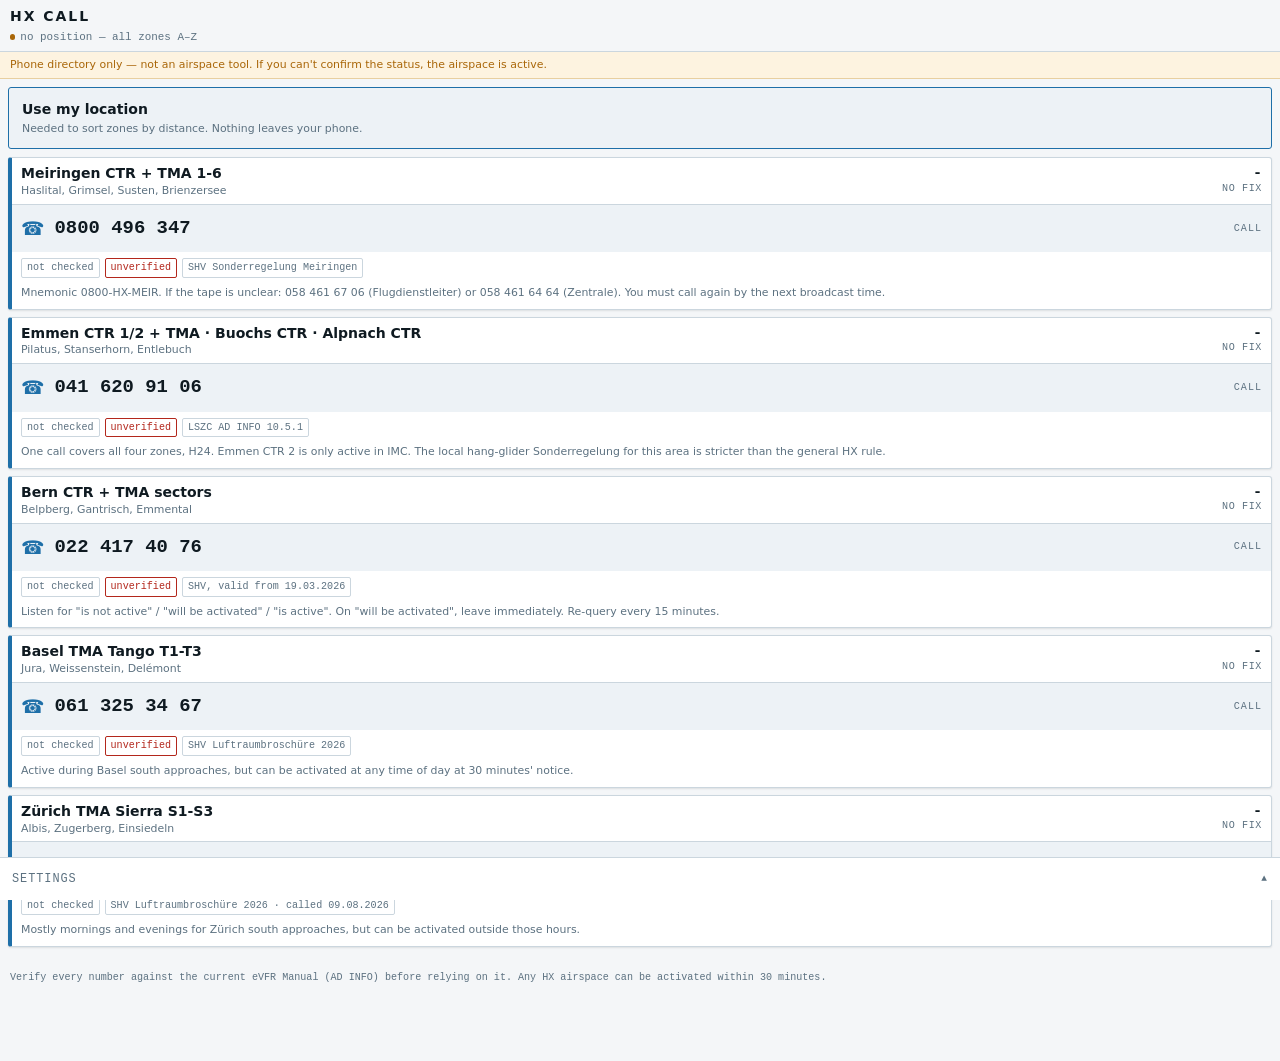
==== app.html @ 5c66529b "Add pointer feedback, hover gated to fine pointers Co-Authored-By: Claude Opus 5 (1M context) <norep" ====
<!DOCTYPE html>
<html lang="en">
<head>
<meta charset="utf-8">
<meta name="viewport" content="width=device-width,initial-scale=1,viewport-fit=cover">
<meta name="theme-color" content="#0A1116">
<meta name="apple-mobile-web-app-capable" content="yes">
<meta name="apple-mobile-web-app-title" content="HX Call">
<meta name="mobile-web-app-capable" content="yes">
<title>HX Call</title>
<link rel="manifest" href="manifest.webmanifest">
<link rel="icon" type="image/svg+xml" href="icon.svg">
<link rel="apple-touch-icon" href="icon-180.png">
<link rel="stylesheet" href="hx/base.css">
<style>
/* ── standalone layout ─────────────────────────────────────────────
   Data first. Settings live in a collapsed sheet pinned to the bottom
   so they never push results down the page. */

body{background:var(--ink);padding-bottom:calc(64px * var(--scale))}

header{
  position:sticky;top:0;z-index:5;background:var(--ink);
  border-bottom:1px solid var(--rule);padding:7px 10px 6px;
}
.brand{font-size:1em;font-weight:800;letter-spacing:.14em;text-transform:uppercase}
.fix{margin-top:4px;font-family:var(--mono);font-size:.78em;color:var(--dim)}
.caveat{
  margin:0;padding:6px 10px;background:var(--amber-bg);
  border-bottom:1px solid var(--amber-line);color:var(--amber);
  font-size:.78em;line-height:1.35;
}

#locate{
  display:block;width:calc(100% - 16px);margin:8px 8px 0;padding:13px;
  background:var(--panel-hi);border:1px solid var(--chart);border-radius:3px;
  color:var(--fg);font:600 1em/1.2 var(--sans);text-align:left;
}
#locate small{display:block;margin-top:4px;font-weight:400;font-size:.78em;color:var(--dim)}

main{padding:8px 8px 4px}

.strip{
  background:var(--panel);border:1px solid var(--rule);
  border-left:4px solid var(--chart);border-radius:3px;
  overflow:hidden;margin-bottom:7px;box-shadow:var(--shadow);
}
.strip.fresh{border-left-color:var(--green)}
.strip.due{border-left-color:var(--amber)}
.strip.na{border-left-color:var(--dim);opacity:.72}

.head{display:flex;gap:8px;padding:7px 9px 5px}
.nm{flex:1;min-width:0}
.nm h2{margin:0;font-size:1em;font-weight:700;line-height:1.2}
.nm p{margin:2px 0 0;font-size:.78em;color:var(--dim)}
.rng{font-family:var(--mono);text-align:right;flex:none;line-height:1.15}
.rng b{display:block;font-size:1.08em}
.rng i{display:block;font-size:.72em;font-style:normal;color:var(--dim);letter-spacing:.06em}
.rng.in b{color:var(--amber)}

.call{
  display:flex;align-items:center;gap:10px;padding:11px 9px;
  background:var(--panel-hi);border-top:1px solid var(--rule);
  color:var(--fg);text-decoration:none;
}
.gl{font-size:1.35em;line-height:1;color:var(--chart)}
.num{font-family:var(--mono);font-size:1.35em;font-weight:700;flex:1}
.go{font-family:var(--mono);font-size:.72em;color:var(--dim);letter-spacing:.1em}

.stub{padding:9px;font-size:.85em;color:var(--dim);border-top:1px solid var(--rule)}
.stub b{color:var(--fg)}
.meta{display:flex;flex-wrap:wrap;gap:5px;padding:6px 9px 8px}
.meta button{all:unset;color:inherit;text-decoration:underline;margin-left:5px;cursor:pointer}
.note{padding:0 9px 8px;margin:0;font-size:.78em;color:var(--dim);line-height:1.35}

.more{
  margin:2px 8px 0;padding:11px;width:calc(100% - 16px);background:none;
  border:1px dashed var(--rule);border-radius:3px;color:var(--dim);
  font-family:var(--mono);font-size:.78em;letter-spacing:.08em;
}

/* ── settings sheet ─────────────────────────────────────────────── */
#sheet{
  position:fixed;left:0;right:0;bottom:0;z-index:10;
  background:var(--panel);border-top:1px solid var(--rule);
  padding-bottom:env(safe-area-inset-bottom);
  max-height:82vh;overflow:auto;
}
#sheet > summary{
  list-style:none;cursor:pointer;padding:13px 12px;
  display:flex;align-items:center;gap:8px;
  font-size:.85em;color:var(--dim);font-family:var(--mono);letter-spacing:.08em;
}
#sheet > summary::-webkit-details-marker{display:none}
#sheet > summary::after{content:"▲";margin-left:auto;font-size:.8em}
#sheet[open] > summary::after{content:"▼"}

.rowset{padding:0 12px 12px;display:flex;flex-direction:column;gap:14px}
.field{display:flex;align-items:center;gap:10px}
.field label{flex:1;min-width:0;font-size:.9em}
.field label small{display:block;color:var(--dim);font-size:.76em;font-weight:400}
.field input[type=number],.field select{
  width:calc(84px * var(--scale));padding:9px;background:var(--ink);
  color:var(--fg);border:1px solid var(--rule);border-radius:3px;
  font:600 1em var(--mono);text-align:right;
}
.field select{text-align:left}
.field input[type=checkbox]{width:22px;height:22px;accent-color:var(--chart)}

/* the hide list: collapsed, so thirteen zones cost one row until wanted */
.field.set{display:block;position:relative}
.field.set > summary{
  list-style:none;cursor:pointer;font-size:.9em;display:block;
}
.field.set > summary::-webkit-details-marker{display:none}
.field.set > summary::after{content:"▸";position:absolute;right:0;top:0;color:var(--dim)}
.field.set[open] > summary::after{content:"▾"}
.field.set small{display:block;color:var(--dim);font-size:.76em;font-weight:400}
.setlist{display:flex;flex-direction:column;gap:9px;padding:11px 0 2px}
.setlist label{display:flex;align-items:center;gap:9px;font-size:.85em;line-height:1.25}
.setlist input{width:20px;height:20px;flex:none;accent-color:var(--chart)}
.setlist i{font-style:normal;color:var(--dim);font-size:.78em;margin-left:auto;flex:none}

.sheetfoot{display:flex;gap:8px;padding:0 12px 14px}
.sheetfoot button,.sheetfoot a{
  flex:1;padding:10px;text-align:center;text-decoration:none;
  background:var(--panel-hi);border:1px solid var(--rule);border-radius:3px;
  color:var(--fg);font:600 .85em var(--sans);
}
footer{padding:12px 10px;color:var(--dim);font-size:.72em;line-height:1.5;font-family:var(--mono)}

/* ── pointer feedback (see hx/base.css) ─────────────────────────── */
.call:active{background:var(--rule)}
.more:active,#locate:active,.sheetfoot button:active,.sheetfoot a:active{
  background:var(--rule);
}
@media (hover:hover) and (pointer:fine){
  .call,.more,#locate,.sheetfoot button,.sheetfoot a{
    transition:background-color .12s,border-color .12s;
  }
  .call:hover{background:var(--rule)}
  .more:hover,#locate:hover,.sheetfoot button:hover,.sheetfoot a:hover{
    border-color:var(--chart);
  }
  #sheet > summary:hover,.field.set > summary:hover,.setlist label:hover{color:var(--fg)}
  .meta button:hover{color:var(--chart)}
}
</style>
</head>
<body>

<header>
  <div class="brand">HX Call</div>
  <div class="fix"><i class="led wait" id="led"></i><span id="fixtxt">starting…</span></div>
</header>
<p class="caveat">Phone directory only — not an airspace tool. If you can't confirm the status, the airspace is active.</p>

<button id="locate" hidden></button>
<main id="list"></main>
<button class="more" id="more" hidden></button>
<footer>Verify every number against the current eVFR Manual (AD INFO) before relying on it. Any HX airspace can be activated within 30 minutes.</footer>

<details id="sheet">
  <summary>SETTINGS</summary>
  <div class="rowset" id="fields"></div>
  <div class="sheetfoot">
    <button type="button" id="reset">Reset</button>
    <a id="towidget" href="widget.html">Widget version</a>
  </div>
</details>

<script src="hx/data.js"></script>
<script src="hx/core.js"></script>
<script src="hx/fields.js"></script>
<script src="hx/offline.js"></script>
<script>
"use strict";

const listEl = document.getElementById("list");
const moreEl = document.getElementById("more");
const ledEl  = document.getElementById("led");
const fixEl  = document.getElementById("fixtxt");
const locEl  = document.getElementById("locate");
const made   = {};

/* ── settings sheet, generated from HX.SPEC so it can never drift ── */
(function settings(){
  const relink = function(){
    document.getElementById("towidget").href = HX.buildUrl("widget.html");
  };
  const fields = HX.fields(document.getElementById("fields"), {
    skipWidgetOnly: true,               // valign does nothing on this page
    onChange: relink
  });

  document.getElementById("reset").addEventListener("click", function(){
    HX.resetConfig();
    fields.reload();
    relink();
  });
})();

locEl.addEventListener("click", function(){ HX.requestLocation(); });
moreEl.addEventListener("click", function(){ HX.setShowAll(!moreEl.dataset.on); });

/* ── strips ───────────────────────────────────────────────────────── */

function stripFor(z){
  if (made[z.id]) return made[z.id];

  const el = document.createElement("section");
  el.className = "strip";

  const head = document.createElement("div");
  head.className = "head";
  head.innerHTML = '<div class="nm"><h2></h2><p></p></div><div class="rng"><b>-</b><i>NO FIX</i></div>';
  head.querySelector("h2").textContent = z.n;
  head.querySelector("p").textContent  = z.w || "";
  el.appendChild(head);

  let stTag = null, resetBtn = null;
  if (z.p){
    const a = document.createElement("a");
    a.className = "call";
    a.href = "tel:" + z.p;
    a.innerHTML = '<span class="gl">\u260E</span><span class="num"></span><span class="go">CALL</span>';
    a.querySelector(".num").textContent = z.s;
    a.addEventListener("click", function(){ HX.markCalled(z.id); });
    el.appendChild(a);

    const meta = document.createElement("div");
    meta.className = "meta";
    stTag = document.createElement("span");
    stTag.className = "tag";
    stTag.appendChild(document.createTextNode("not checked"));
    resetBtn = document.createElement("button");
    resetBtn.type = "button"; resetBtn.textContent = "reset"; resetBtn.hidden = true;
    resetBtn.addEventListener("click", function(){ HX.clearCall(z.id); });
    stTag.appendChild(resetBtn);
    meta.appendChild(stTag);
    if (!z.v){ const t = document.createElement("span"); t.className = "tag unver"; t.textContent = "unverified"; meta.appendChild(t); }
    if (z.src){ const t = document.createElement("span"); t.className = "tag"; t.textContent = z.src; meta.appendChild(t); }
    el.appendChild(meta);
  } else {
    const s = document.createElement("div");
    s.className = "stub";
    s.innerHTML = "<b>HX - no number on file.</b> Assume active unless you confirm otherwise.";
    el.appendChild(s);
  }

  if (z.note){
    const p = document.createElement("p");
    p.className = "note"; p.textContent = z.note;
    el.appendChild(p);
  }

  return (made[z.id] = {
    el:el,
    rng: head.querySelector(".rng"),
    d:   head.querySelector(".rng b").firstChild,
    u:   head.querySelector(".rng i").firstChild,
    st:  stTag, reset:resetBtn,
    lastD:"-", lastU:"NO FIX", lastSt:"", lastCls:"", lastRng:""
  });
}

/* ── render ───────────────────────────────────────────────────────── */

HX.start(function(st){
  // header
  let lcls, ft;
  if (HX.PINNED && st.fix){
    lcls = "led wait";
    ft = "PINNED " + st.fix.lat.toFixed(3) + ", " + st.fix.lon.toFixed(3) + " · not live";
  } else if (st.fix){
    lcls = st.trust ? "led ok" : "led wait";
    ft = st.fix.lat.toFixed(3) + ", " + st.fix.lon.toFixed(3) + " · " + st.fixSrc +
         (st.fix.acc ? " ±" + Math.round(st.fix.acc) + "m" : "") +
         (st.trust ? "" : " · coarse");
  } else if (HX.HAS_XCT){
    lcls = "led wait"; ft = "XCTrack: waiting for GPS fix…";
  } else {
    lcls = (st.geoState === "denied" || st.geoState === "insecure") ? "led err" : "led wait";
    ft = st.geoState === "asking" ? "locating…" : "no position — all zones A–Z";
  }
  if (ledEl.className !== lcls) ledEl.className = lcls;
  if (fixEl.firstChild.nodeValue !== ft) fixEl.firstChild.nodeValue = ft;

  // locate button
  const copy = {
    idle:    ["Use my location", "Needed to sort zones by distance. Nothing leaves your phone."],
    asking:  ["Locating…", "Allow location access when your browser asks."],
    denied:  ["Location blocked", "Enable it for this site in your browser settings, then tap here."],
    lost:    ["Location unavailable", "No fix yet. Tap to retry, or go outside."],
    insecure:["Location needs https", "Open this page over https:// to sort zones by distance."]
  }[st.geoState];
  if (!HX.USE_GEO || st.geoState === "live" || !copy){ locEl.hidden = true; }
  else {
    locEl.hidden = false;
    locEl.innerHTML = "";
    locEl.appendChild(document.createTextNode(copy[0]));
    const s = document.createElement("small"); s.textContent = copy[1];
    locEl.appendChild(s);
  }

  // strips
  let n = 0;
  for (const r of st.rows){
    const c = stripFor(r.z);
    if (!r.visible){ if (c.el.parentNode) c.el.parentNode.removeChild(c.el); continue; }
    if (listEl.children[n] !== c.el) listEl.insertBefore(c.el, listEl.children[n] || null);
    n++;

    const dTxt = st.fix ? HX.fmtLong(r.dist) : "-";
    const uTxt = !st.fix ? "NO FIX" : (r.inside ? "lateral" : "km " + r.compass);
    if (c.lastD !== dTxt){ c.d.nodeValue = dTxt; c.lastD = dTxt; }
    if (c.lastU !== uTxt){ c.u.nodeValue = uTxt; c.lastU = uTxt; }
    const rc = r.inside ? "rng in" : "rng";
    if (c.lastRng !== rc){ c.rng.className = rc; c.lastRng = rc; }

    if (c.st){
      const s = r.state === "none" ? "not checked"
              : r.state === "fresh" ? "checked · re-check by " + r.until
              : "RE-CHECK NOW · was due " + r.until;
      if (c.lastSt !== s){
        c.st.firstChild.nodeValue = s;
        c.st.className = r.state === "none" ? "tag" : "tag " + r.state;
        c.reset.hidden = r.state === "none";
        c.lastSt = s;
      }
    }
    const cls = "strip" + (r.z.p ? "" : " na") + (r.state !== "none" ? " " + r.state : "");
    if (c.lastCls !== cls){ c.el.className = cls; c.lastCls = cls; }
  }

  moreEl.hidden = !st.showAll && st.hidden === 0;
  moreEl.dataset.on = st.showAll ? "1" : "";
  const mTxt = st.showAll ? "SHOW NEAREST " + HX.config.max : "SHOW ALL (+" + st.hidden + ")";
  if (moreEl.textContent !== mTxt) moreEl.textContent = mTxt;
});

document.getElementById("towidget").href = HX.buildUrl("widget.html");
</script>
</body>
</html>
---- hx/base.css ----
/* ══════════════════════════════════════════════════════════════════════
   HX CALL — shared tokens and primitives.
   Page-specific layout stays inline in each page.

   Theme: light by default, dark when the phone asks for it, forced by
   <html data-theme="dark|light"> which HX.applyTheme() sets from ?theme=.
   --scale is set from ?size= (0-100 -> 1.0-2.0).
   ══════════════════════════════════════════════════════════════════ */

:root{
  --scale:1;

  /* light */
  --ink:#F4F6F8;
  --panel:#FFFFFF;
  --panel-hi:#EDF2F6;
  --rule:#CBD6DE;
  --fg:#0F1A21;
  --dim:#5C7180;
  --chart:#1E6FA8;
  --amber:#A96608;
  --red:#B3271C;
  --green:#22794B;
  --amber-bg:#FDF3E0;
  --amber-line:#E8CFA0;
  --shadow:0 1px 2px rgba(15,26,33,.10);

  --mono:ui-monospace,"Roboto Mono",monospace;
  --sans:system-ui,-apple-system,"Segoe UI",Roboto,sans-serif;
}

@media (prefers-color-scheme: dark){
  :root:not([data-theme="light"]){
    --ink:#0A1116;
    --panel:#151F27;
    --panel-hi:#1D2B36;
    --rule:#2A3B48;
    --fg:#E8F0F5;
    --dim:#7B909F;
    --chart:#54A6DC;
    --amber:#E9A33C;
    --red:#D6483C;
    --green:#4FB477;
    --amber-bg:#241A0B;
    --amber-line:#3D2C10;
    --shadow:none;
  }
}

[data-theme="dark"]{
  --ink:#0A1116;
  --panel:#151F27;
  --panel-hi:#1D2B36;
  --rule:#2A3B48;
  --fg:#E8F0F5;
  --dim:#7B909F;
  --chart:#54A6DC;
  --amber:#E9A33C;
  --red:#D6483C;
  --green:#4FB477;
  --amber-bg:#241A0B;
  --amber-line:#3D2C10;
  --shadow:none;
}

*{box-sizing:border-box;-webkit-tap-highlight-color:transparent}

/* The pages hide elements with the `hidden` property, which the browser
   applies as a low-priority [hidden]{display:none}. Any author rule that
   sets `display` — an id selector, or `all:unset` — silently outranks it
   and the element stays on screen. Restate it here so `hidden` always wins. */
[hidden]{display:none !important}

html,body{
  margin:0;
  color:var(--fg);
  font:400 calc(14px * var(--scale))/1.35 var(--sans);
}

a{color:var(--chart)}

/* Anything clickable should look it once there is a cursor to show. */
button,summary{cursor:pointer}

/* Pointer feedback, page by page below this file, follows two rules:

   Hover is gated behind (hover:hover) and (pointer:fine). On a touch screen
   :hover fires on tap and then sticks until you tap something else, leaving
   a button lit long after you used it. XCTrack's WebView reports a coarse
   pointer, so the widget never sees these rules at all.

   :active is not gated: the tap-highlight reset above removes the platform's
   own press feedback, so it is the only confirmation a finger gets. */

/* status dot, used by both pages */
.led{
  display:inline-block;width:.5em;height:.5em;border-radius:50%;
  background:var(--dim);margin-right:.45em;vertical-align:middle;flex:none;
}
.led.ok{background:var(--green)}
.led.wait{background:var(--amber)}
.led.err{background:var(--red)}

/* small monospace label */
.tag{
  padding:2px 5px;border:1px solid var(--rule);border-radius:2px;
  font-family:var(--mono);font-size:.72em;color:var(--dim);white-space:nowrap;
}
.tag.fresh{color:var(--green);border-color:currentColor}
.tag.due{color:var(--amber);border-color:currentColor}
.tag.unver{color:var(--red);border-color:currentColor}

:focus-visible{outline:2px solid var(--chart);outline-offset:2px}
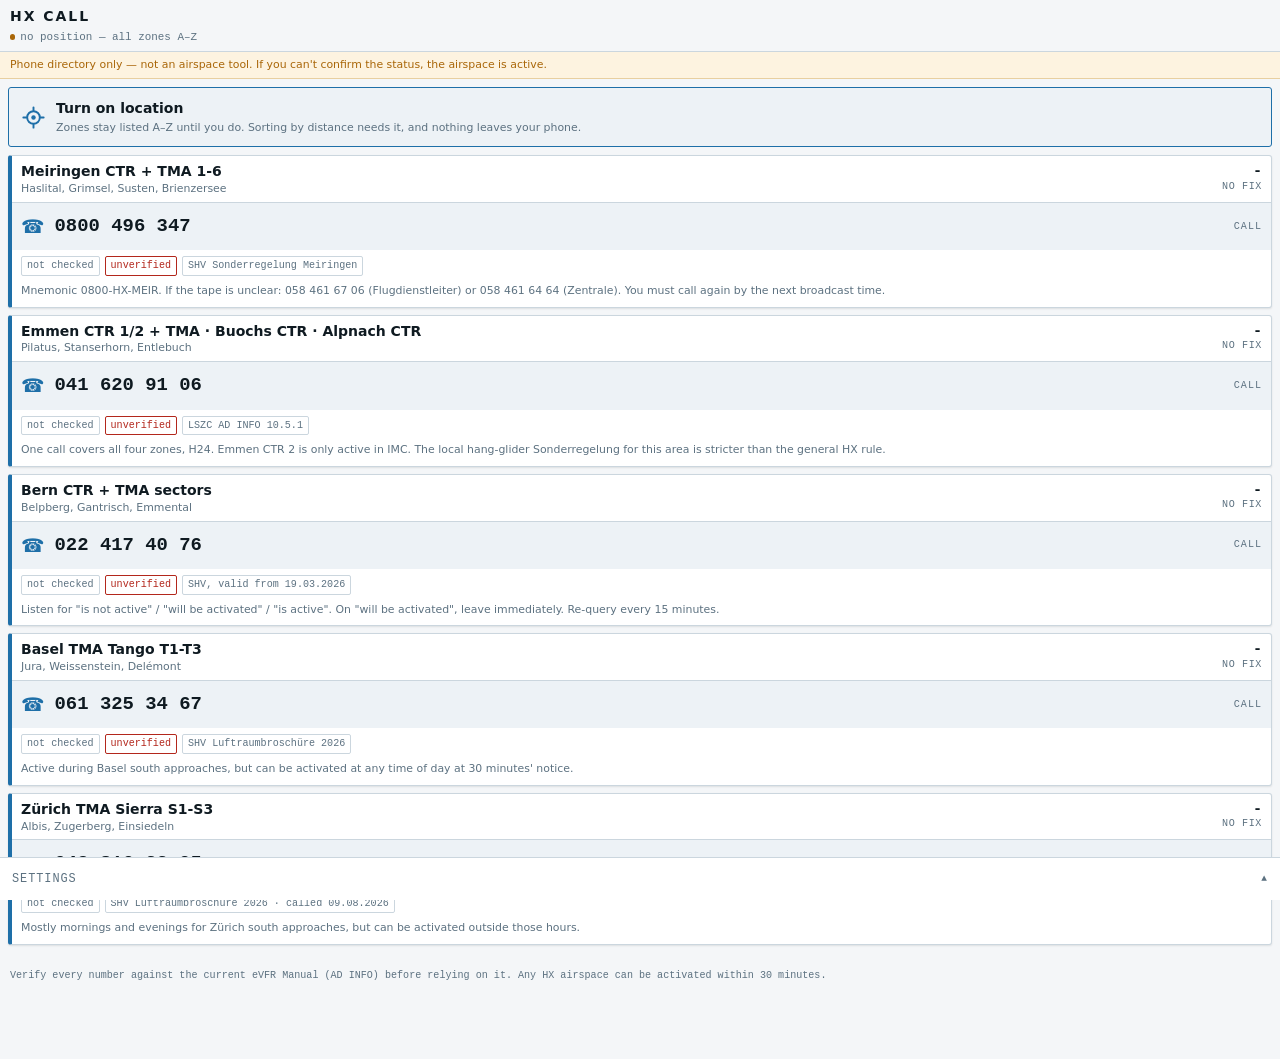
==== commit 406fa536: "Give the locate button an icon, clearer copy and working hover Co-Authored-By: Claude Opus 5 (1M con" ====
--- a/app.html
+++ b/app.html
@@ -32,11 +32,21 @@
 }
 
 #locate{
-  display:block;width:calc(100% - 16px);margin:8px 8px 0;padding:13px;
+  display:flex;align-items:center;gap:11px;
+  width:calc(100% - 16px);margin:8px 8px 0;padding:12px 13px;
   background:var(--panel-hi);border:1px solid var(--chart);border-radius:3px;
   color:var(--fg);font:600 1em/1.2 var(--sans);text-align:left;
 }
+#locate .ic{
+  flex:none;width:calc(23px * var(--scale));height:calc(23px * var(--scale));
+  color:var(--chart);
+}
+#locate .tx{flex:1;min-width:0}
+#locate b{display:block;font-weight:700}
 #locate small{display:block;margin-top:4px;font-weight:400;font-size:.78em;color:var(--dim)}
+/* blocked or insecure is a fault to fix, not an invitation — say so in amber */
+#locate.blocked{border-color:var(--amber)}
+#locate.blocked .ic{color:var(--amber)}
 
 main{padding:8px 8px 4px}
 
@@ -139,9 +149,12 @@
     transition:background-color .12s,border-color .12s;
   }
   .call:hover{background:var(--rule)}
-  .more:hover,#locate:hover,.sheetfoot button:hover,.sheetfoot a:hover{
-    border-color:var(--chart);
-  }
+  .more:hover,.sheetfoot button:hover,.sheetfoot a:hover{border-color:var(--chart)}
+  /* #locate is already outlined in the accent, so a border-colour hover
+     would be invisible. Double the outline inwards instead: no layout
+     shift, and distinct from the pressed state below it. */
+  #locate:hover{box-shadow:inset 0 0 0 1px var(--chart)}
+  #locate.blocked:hover{box-shadow:inset 0 0 0 1px var(--amber)}
   #sheet > summary:hover,.field.set > summary:hover,.setlist label:hover{color:var(--fg)}
   .meta button:hover{color:var(--chart)}
 }
@@ -201,6 +214,20 @@
 })();
 
 locEl.addEventListener("click", function(){ HX.requestLocation(); });
+
+/* Built once, then only the two text nodes change — the button is on screen
+   for every update until a fix arrives, and rebuilding it each tick would be
+   a DOM write for nothing. The crosshair is the same idea as the "centre on
+   me" control every map app uses, so it needs no explaining. */
+locEl.innerHTML =
+  '<svg class="ic" viewBox="0 0 24 24" fill="none" stroke="currentColor"' +
+  ' stroke-width="2" stroke-linecap="round" aria-hidden="true">' +
+    '<circle cx="12" cy="12" r="6.6"/>' +
+    '<circle cx="12" cy="12" r="2.3" fill="currentColor" stroke="none"/>' +
+    '<path d="M12 1.4v3.2M12 19.4v3.2M1.4 12h3.2M19.4 12h3.2"/>' +
+  '</svg><span class="tx"><b></b><small></small></span>';
+const locTitle = locEl.querySelector("b");
+const locHint  = locEl.querySelector("small");
 moreEl.addEventListener("click", function(){ HX.setShowAll(!moreEl.dataset.on); });
 
 /* ── strips ───────────────────────────────────────────────────────── */
@@ -288,19 +315,24 @@
 
   // locate button
   const copy = {
-    idle:    ["Use my location", "Needed to sort zones by distance. Nothing leaves your phone."],
-    asking:  ["Locating…", "Allow location access when your browser asks."],
-    denied:  ["Location blocked", "Enable it for this site in your browser settings, then tap here."],
-    lost:    ["Location unavailable", "No fix yet. Tap to retry, or go outside."],
-    insecure:["Location needs https", "Open this page over https:// to sort zones by distance."]
+    idle:    ["Turn on location",
+              "Zones stay listed A–Z until you do. Sorting by distance needs it, and nothing leaves your phone."],
+    asking:  ["Waiting for permission…",
+              "Allow location access when your browser asks."],
+    denied:  ["Location is blocked",
+              "Allow it for this site in your browser settings, then tap here."],
+    lost:    ["No fix yet",
+              "Location is on but hasn't locked on. Tap to retry, or go outside."],
+    insecure:["Location needs https",
+              "Open this page over https:// to sort zones by distance."]
   }[st.geoState];
   if (!HX.USE_GEO || st.geoState === "live" || !copy){ locEl.hidden = true; }
   else {
     locEl.hidden = false;
-    locEl.innerHTML = "";
-    locEl.appendChild(document.createTextNode(copy[0]));
-    const s = document.createElement("small"); s.textContent = copy[1];
-    locEl.appendChild(s);
+    if (locTitle.textContent !== copy[0]) locTitle.textContent = copy[0];
+    if (locHint.textContent  !== copy[1]) locHint.textContent  = copy[1];
+    const lcls = (st.geoState === "denied" || st.geoState === "insecure") ? "blocked" : "";
+    if (locEl.className !== lcls) locEl.className = lcls;
   }
 
   // strips
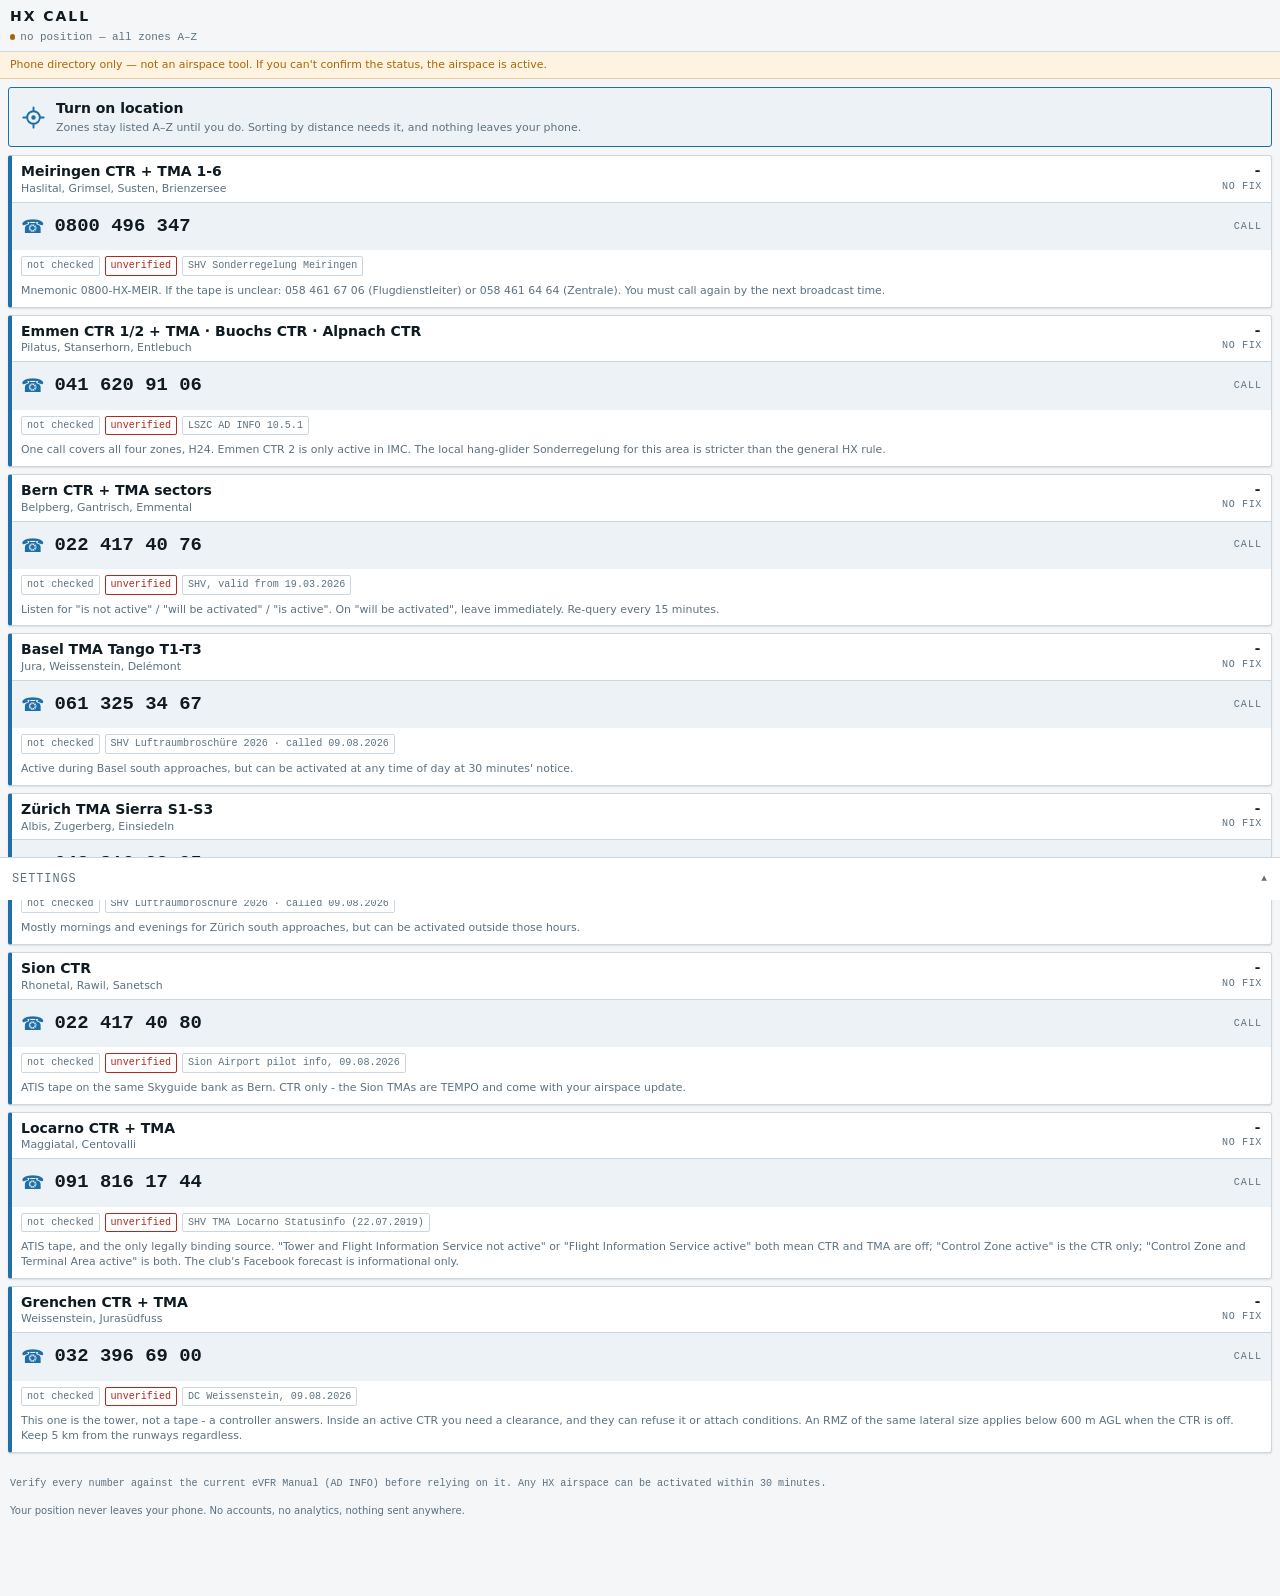
==== commit 581278f2: "Social preview, privacy line, and settings that read as sentences The link gets pasted into pilots' " ====
--- a/app.html
+++ b/app.html
@@ -11,6 +11,24 @@
 <link rel="manifest" href="manifest.webmanifest">
 <link rel="icon" type="image/svg+xml" href="icon.svg">
 <link rel="apple-touch-icon" href="icon-180.png">
+
+<!-- Social preview. These links get pasted into pilots' chat groups, which is
+     the whole distribution channel — without these tags the paste renders as a
+     bare grey URL. Absolute, not relative: WhatsApp, Telegram and Slack do
+     resolve a relative og:image, but the spec asks for absolute and some
+     scrapers refuse otherwise. Regenerate the card with tools/og-card.html. -->
+<meta name="description" content="Phone numbers for Swiss HX airspaces, sorted by how close you are. Works with no signal.">
+<meta property="og:type" content="website">
+<meta property="og:site_name" content="Free Flight Tools">
+<meta property="og:title" content="HX Call — is that airspace on?">
+<meta property="og:description" content="Swiss HX zones activate at 30 minutes' notice. This finds the recorded line that says whether one is active.">
+<meta property="og:url" content="https://freeflight-tools.github.io/hx-call/app.html">
+<meta property="og:image" content="https://freeflight-tools.github.io/hx-call/og-hxcall.png">
+<meta property="og:image:width" content="1200">
+<meta property="og:image:height" content="630">
+<meta property="og:image:alt" content="HX Call showing the nearest Swiss HX airspaces and their phone numbers.">
+<meta name="twitter:card" content="summary_large_image">
+
 <link rel="stylesheet" href="hx/base.css">
 <style>
 /* ── standalone layout ─────────────────────────────────────────────
@@ -138,6 +156,9 @@
   color:var(--fg);font:600 .85em var(--sans);
 }
 footer{padding:12px 10px;color:var(--dim);font-size:.72em;line-height:1.5;font-family:var(--mono)}
+/* Visible, not a footnote — but quieter than the eVFR warning above it, which
+   is the one that matters in the air. */
+.priv{margin:0;padding:0 10px 14px;color:var(--dim);font-size:.72em;line-height:1.5}
 
 /* ── pointer feedback (see hx/base.css) ─────────────────────────── */
 .call:active{background:var(--rule)}
@@ -172,6 +193,12 @@
 <main id="list"></main>
 <button class="more" id="more" hidden></button>
 <footer>Verify every number against the current eVFR Manual (AD INFO) before relying on it. Any HX airspace can be activated within 30 minutes.</footer>
+
+<!-- Deliberately one sentence. Both pages ask for GPS at first launch, which is
+     the moment a stranger decides whether to trust the tool; answering the
+     question before it is asked costs a line. It is also literally true here —
+     this page makes no network request at all after the first load. -->
+<p class="priv">Your position never leaves your phone. No accounts, no analytics, nothing sent anywhere.</p>
 
 <details id="sheet">
   <summary>SETTINGS</summary>
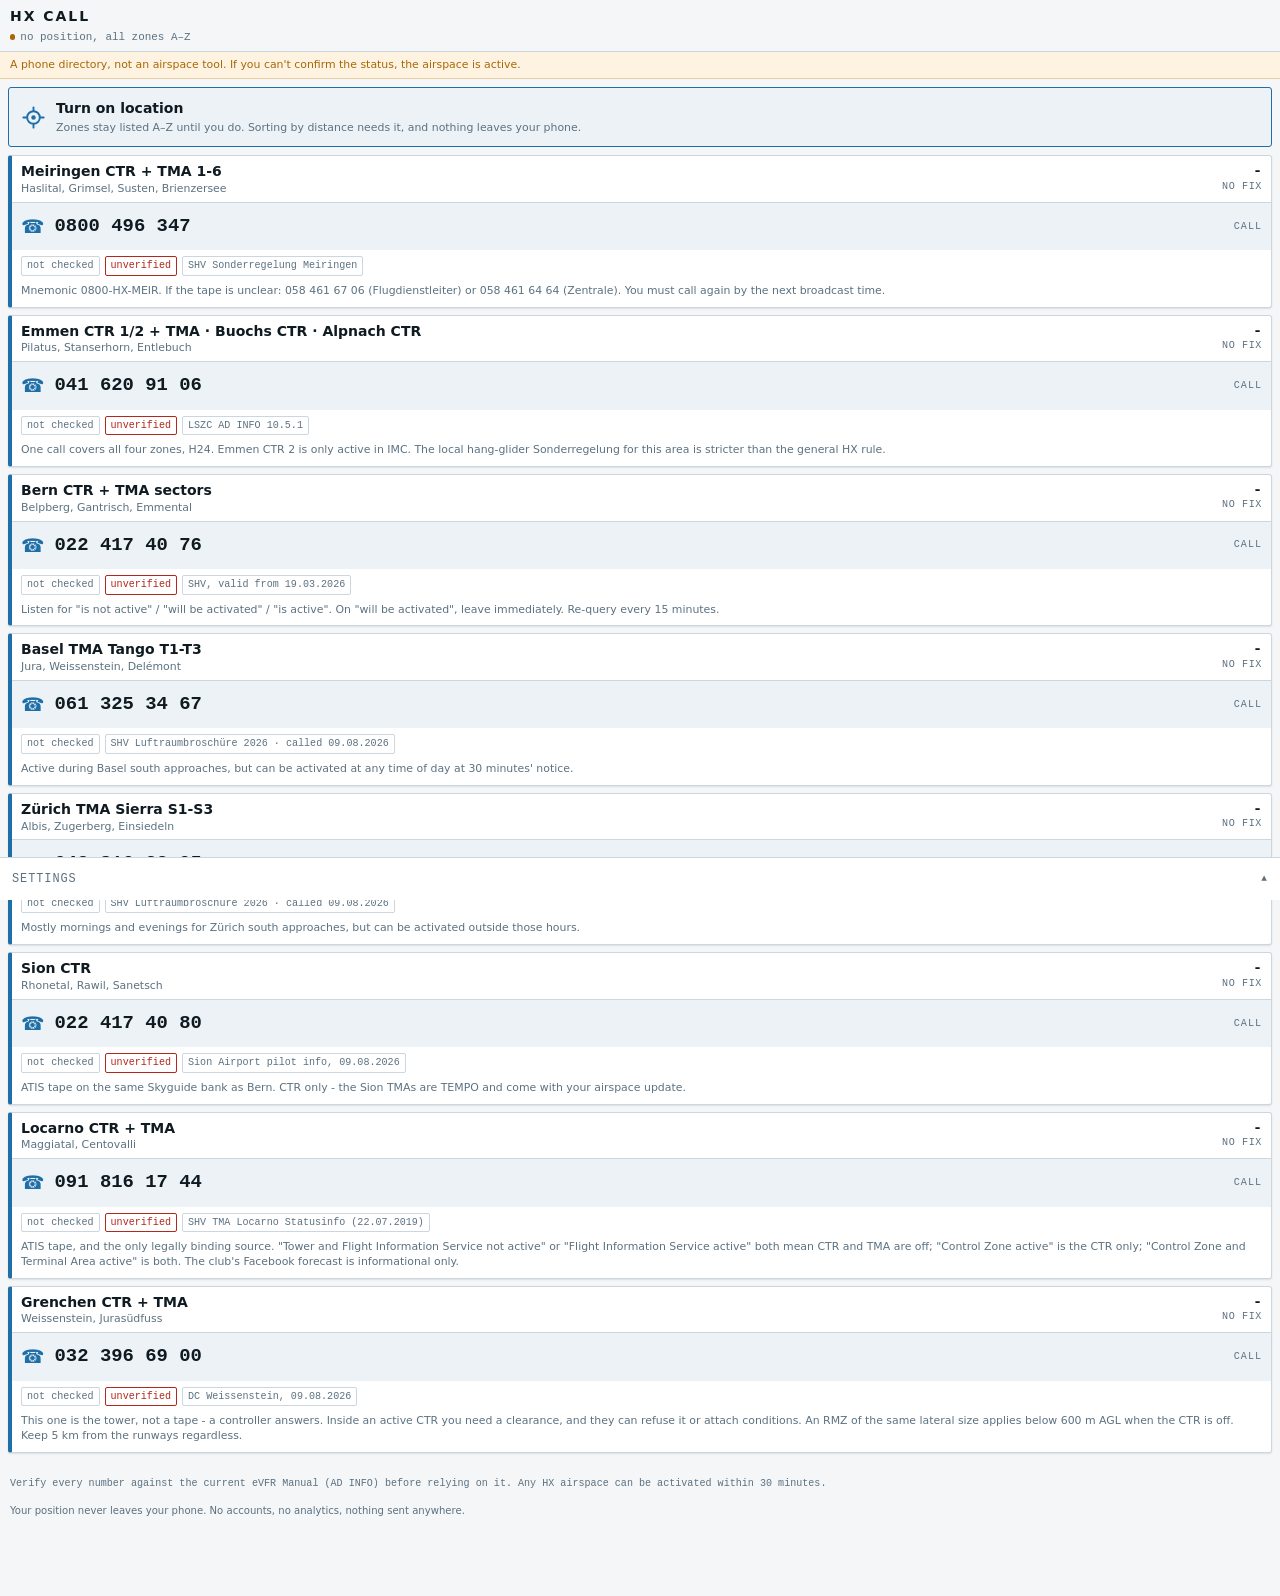
==== commit 4eda14b1: "Drop the em dash from every line a reader sees Same pass as the Windmap repo. The spaced em dash is " ====
--- a/app.html
+++ b/app.html
@@ -13,14 +13,14 @@
 <link rel="apple-touch-icon" href="icon-180.png">
 
 <!-- Social preview. These links get pasted into pilots' chat groups, which is
-     the whole distribution channel — without these tags the paste renders as a
+     the whole distribution channel, and without these tags the paste renders as a
      bare grey URL. Absolute, not relative: WhatsApp, Telegram and Slack do
      resolve a relative og:image, but the spec asks for absolute and some
      scrapers refuse otherwise. Regenerate the card with tools/og-card.html. -->
 <meta name="description" content="Phone numbers for Swiss HX airspaces, sorted by how close you are. Works with no signal.">
 <meta property="og:type" content="website">
 <meta property="og:site_name" content="Free Flight Tools">
-<meta property="og:title" content="HX Call — is that airspace on?">
+<meta property="og:title" content="HX Call: is that airspace on?">
 <meta property="og:description" content="Swiss HX zones activate at 30 minutes' notice. This finds the recorded line that says whether one is active.">
 <meta property="og:url" content="https://freeflight-tools.github.io/hx-call/app.html">
 <meta property="og:image" content="https://freeflight-tools.github.io/hx-call/og-hxcall.png">
@@ -62,7 +62,7 @@
 #locate .tx{flex:1;min-width:0}
 #locate b{display:block;font-weight:700}
 #locate small{display:block;margin-top:4px;font-weight:400;font-size:.78em;color:var(--dim)}
-/* blocked or insecure is a fault to fix, not an invitation — say so in amber */
+/* blocked or insecure is a fault to fix, not an invitation, so say so in amber */
 #locate.blocked{border-color:var(--amber)}
 #locate.blocked .ic{color:var(--amber)}
 
@@ -156,7 +156,7 @@
   color:var(--fg);font:600 .85em var(--sans);
 }
 footer{padding:12px 10px;color:var(--dim);font-size:.72em;line-height:1.5;font-family:var(--mono)}
-/* Visible, not a footnote — but quieter than the eVFR warning above it, which
+/* Visible, not a footnote, but quieter than the eVFR warning above it, which
    is the one that matters in the air. */
 .priv{margin:0;padding:0 10px 14px;color:var(--dim);font-size:.72em;line-height:1.5}
 
@@ -187,7 +187,7 @@
   <div class="brand">HX Call</div>
   <div class="fix"><i class="led wait" id="led"></i><span id="fixtxt">starting…</span></div>
 </header>
-<p class="caveat">Phone directory only — not an airspace tool. If you can't confirm the status, the airspace is active.</p>
+<p class="caveat">A phone directory, not an airspace tool. If you can't confirm the status, the airspace is active.</p>
 
 <button id="locate" hidden></button>
 <main id="list"></main>
@@ -196,7 +196,7 @@
 
 <!-- Deliberately one sentence. Both pages ask for GPS at first launch, which is
      the moment a stranger decides whether to trust the tool; answering the
-     question before it is asked costs a line. It is also literally true here —
+     question before it is asked costs a line. It is also literally true here:
      this page makes no network request at all after the first load. -->
 <p class="priv">Your position never leaves your phone. No accounts, no analytics, nothing sent anywhere.</p>
 
@@ -242,7 +242,7 @@
 
 locEl.addEventListener("click", function(){ HX.requestLocation(); });
 
-/* Built once, then only the two text nodes change — the button is on screen
+/* Built once, then only the two text nodes change. The button is on screen
    for every update until a fix arrives, and rebuilding it each tick would be
    a DOM write for nothing. The crosshair is the same idea as the "centre on
    me" control every map app uses, so it needs no explaining. */
@@ -335,7 +335,7 @@
     lcls = "led wait"; ft = "XCTrack: waiting for GPS fix…";
   } else {
     lcls = (st.geoState === "denied" || st.geoState === "insecure") ? "led err" : "led wait";
-    ft = st.geoState === "asking" ? "locating…" : "no position — all zones A–Z";
+    ft = st.geoState === "asking" ? "locating…" : "no position, all zones A–Z";
   }
   if (ledEl.className !== lcls) ledEl.className = lcls;
   if (fixEl.firstChild.nodeValue !== ft) fixEl.firstChild.nodeValue = ft;
--- a/hx/base.css
+++ b/hx/base.css
@@ -1,5 +1,5 @@
 /* ══════════════════════════════════════════════════════════════════════
-   HX CALL — shared tokens and primitives.
+   HX CALL: shared tokens and primitives.
    Page-specific layout stays inline in each page.
 
    Theme: light by default, dark when the phone asks for it, forced by
@@ -67,7 +67,7 @@
 
 /* The pages hide elements with the `hidden` property, which the browser
    applies as a low-priority [hidden]{display:none}. Any author rule that
-   sets `display` — an id selector, or `all:unset` — silently outranks it
+   sets `display`, such as an id selector or `all:unset`, silently outranks it
    and the element stays on screen. Restate it here so `hidden` always wins. */
 [hidden]{display:none !important}
 
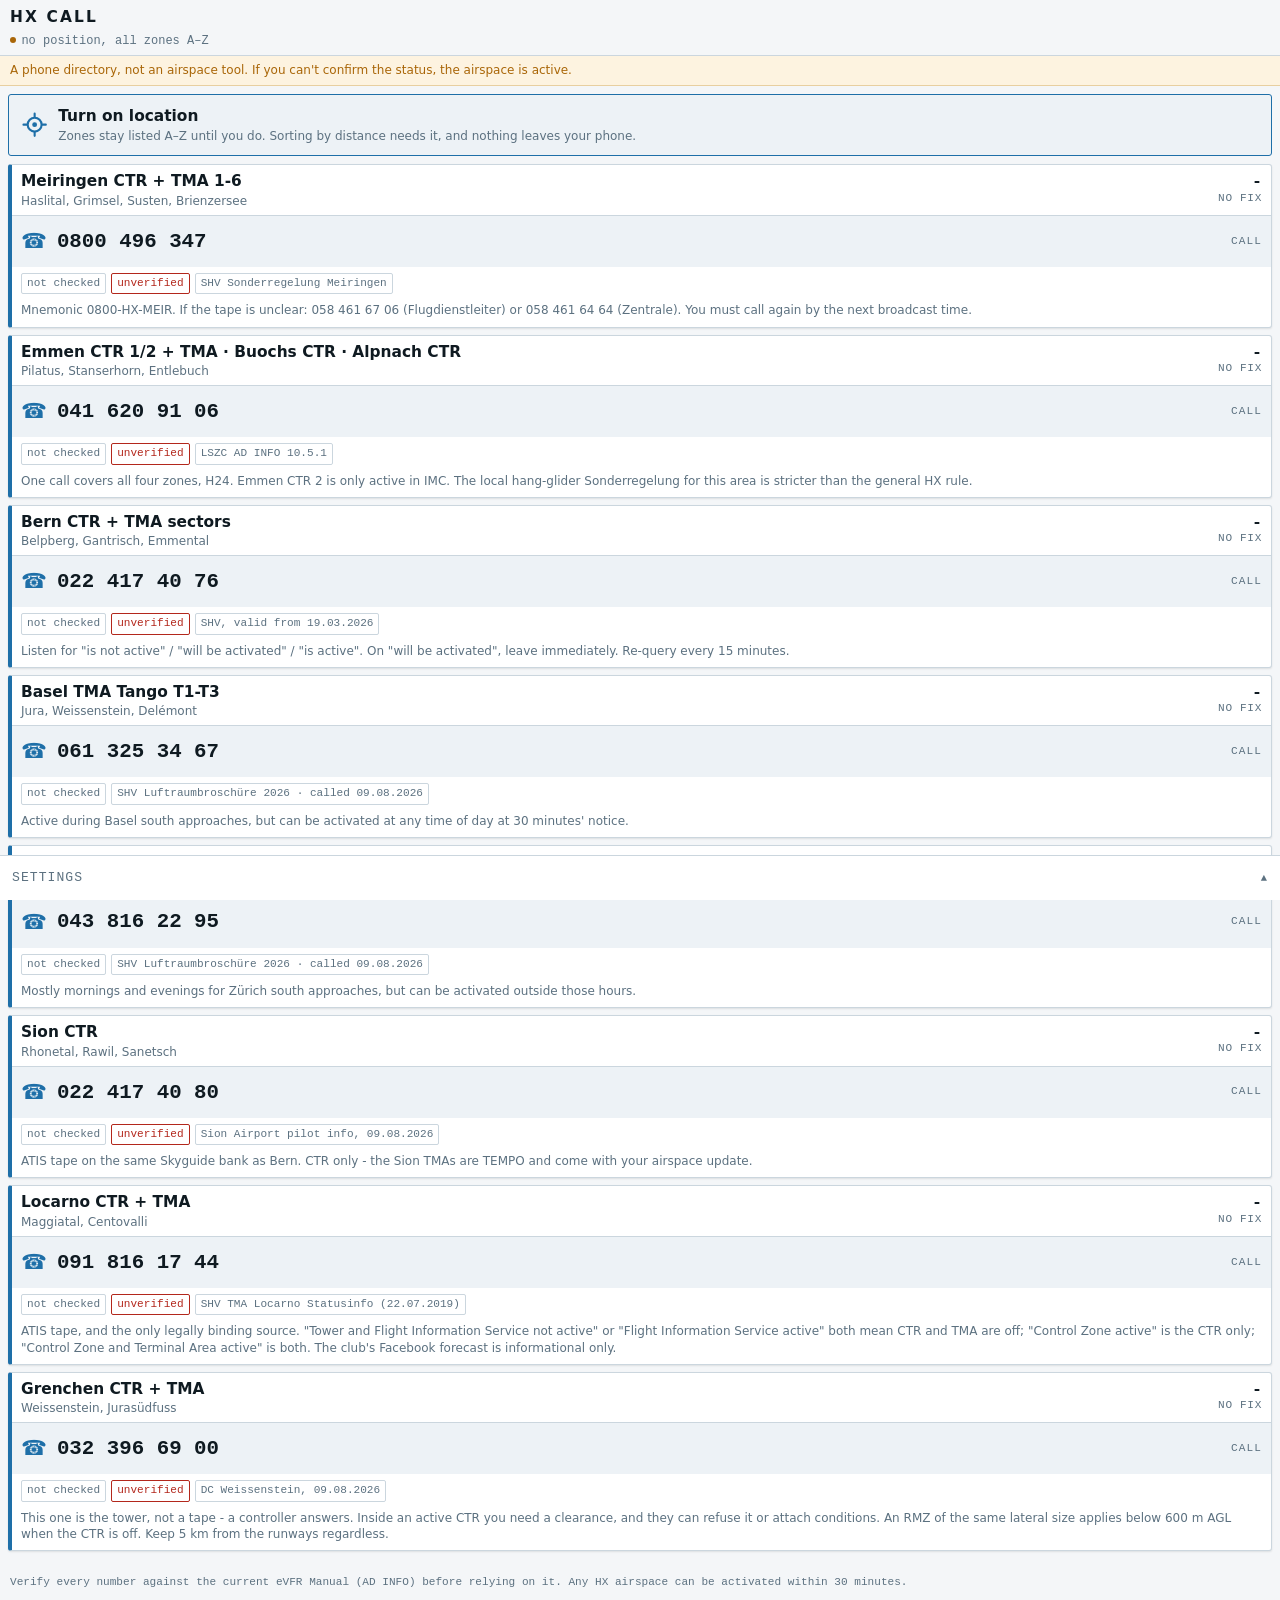
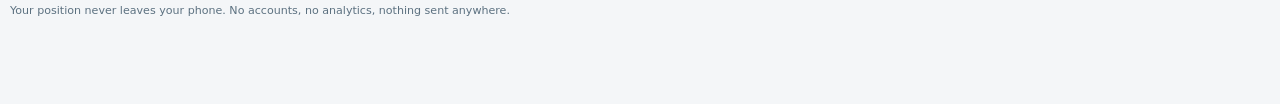
==== commit 436b2ad8: "Put ${lat}/${lng} on the widget URL, so it works before a GPS lock The widget drew nothing until the" ====
--- a/app.html
+++ b/app.html
@@ -17,7 +17,7 @@
      bare grey URL. Absolute, not relative: WhatsApp, Telegram and Slack do
      resolve a relative og:image, but the spec asks for absolute and some
      scrapers refuse otherwise. Regenerate the card with tools/og-card.html. -->
-<meta name="description" content="Phone numbers for Swiss HX airspaces, sorted by how close you are. Works with no signal.">
+<meta name="description" content="Phone numbers for Swiss HX airspaces, sorted by how close you are. Needs no data connection.">
 <meta property="og:type" content="website">
 <meta property="og:site_name" content="Free Flight Tools">
 <meta property="og:title" content="HX Call: is that airspace on?">
@@ -226,7 +226,8 @@
 /* ── settings sheet, generated from HX.SPEC so it can never drift ── */
 (function settings(){
   const relink = function(){
-    document.getElementById("towidget").href = HX.buildUrl("widget.html");
+    document.getElementById("towidget").href =
+      HX.buildUrl("widget.html", null, { placeholders: true });
   };
   const fields = HX.fields(document.getElementById("fields"), {
     skipWidgetOnly: true,               // valign does nothing on this page
@@ -371,7 +372,10 @@
     n++;
 
     const dTxt = st.fix ? HX.fmtLong(r.dist) : "-";
-    const uTxt = !st.fix ? "NO FIX" : (r.inside ? "lateral" : "km " + r.compass);
+    /* No unit under IN RANGE: "lateral" read as a measurement qualifier on
+       a number that is no longer there. The bearing stays, it is still the
+       way to the circle's centre. */
+    const uTxt = !st.fix ? "NO FIX" : (r.inside ? r.compass : "km " + r.compass);
     if (c.lastD !== dTxt){ c.d.nodeValue = dTxt; c.lastD = dTxt; }
     if (c.lastU !== uTxt){ c.u.nodeValue = uTxt; c.lastU = uTxt; }
     const rc = r.inside ? "rng in" : "rng";
@@ -398,7 +402,11 @@
   if (moreEl.textContent !== mTxt) moreEl.textContent = mTxt;
 });
 
-document.getElementById("towidget").href = HX.buildUrl("widget.html");
+/* Placeholders here too: this link is also how a widget URL gets copied,
+   and one without them loses XCTrack's last known position. Literal in a
+   browser, where they parse to NaN and are ignored. */
+document.getElementById("towidget").href =
+  HX.buildUrl("widget.html", null, { placeholders: true });
 </script>
 </body>
 </html>
--- a/hx/base.css
+++ b/hx/base.css
@@ -4,7 +4,9 @@
 
    Theme: light by default, dark when the phone asks for it, forced by
    <html data-theme="dark|light"> which HX.applyTheme() sets from ?theme=.
-   --scale is set from ?size= (0-100 -> 1.0-2.0).
+   --scale is set from ?size=, which maps 0-100 to 0.85-1.35 with the default
+   of 50 landing on 1.1. Same curve and same default as Windmap, so a given
+   `size` means the same thing in both tools. See hx/core.js applyTheme().
    ══════════════════════════════════════════════════════════════════ */
 
 :root{
@@ -19,6 +21,12 @@
   --dim:#5C7180;
   --chart:#1E6FA8;
   --amber:#A96608;
+  /* Emphasis INSIDE an amber panel, and it has to move with the theme. A
+     hardcoded dark-theme tint put a safety warning's bold text at roughly no
+     contrast on the light background, i.e. the emphasised words were the
+     least legible ones in the box. Found and fixed on the Windmap pages
+     first; this is the same token. */
+  --amber-str:#6E4103;
   --red:#B3271C;
   --green:#22794B;
   --amber-bg:#FDF3E0;
@@ -39,6 +47,7 @@
     --dim:#7B909F;
     --chart:#54A6DC;
     --amber:#E9A33C;
+    --amber-str:#F6D9A8;
     --red:#D6483C;
     --green:#4FB477;
     --amber-bg:#241A0B;
@@ -56,6 +65,7 @@
   --dim:#7B909F;
   --chart:#54A6DC;
   --amber:#E9A33C;
+  --amber-str:#F6D9A8;
   --red:#D6483C;
   --green:#4FB477;
   --amber-bg:#241A0B;
@@ -74,7 +84,11 @@
 html,body{
   margin:0;
   color:var(--fg);
-  font:400 calc(14px * var(--scale))/1.35 var(--sans);
+  /* 1.4, matching Windmap. It was 1.35, which left h1 and every inheriting
+     block ~4% tighter than the sibling tool for no reason a reader could see.
+     Safe to change: widget.html sets its own line-height on every text element
+     (1.1 / 1 / 1.1) and app.html does the same on most of its. */
+  font:400 calc(14px * var(--scale))/1.4 var(--sans);
 }
 
 a{color:var(--chart)}
